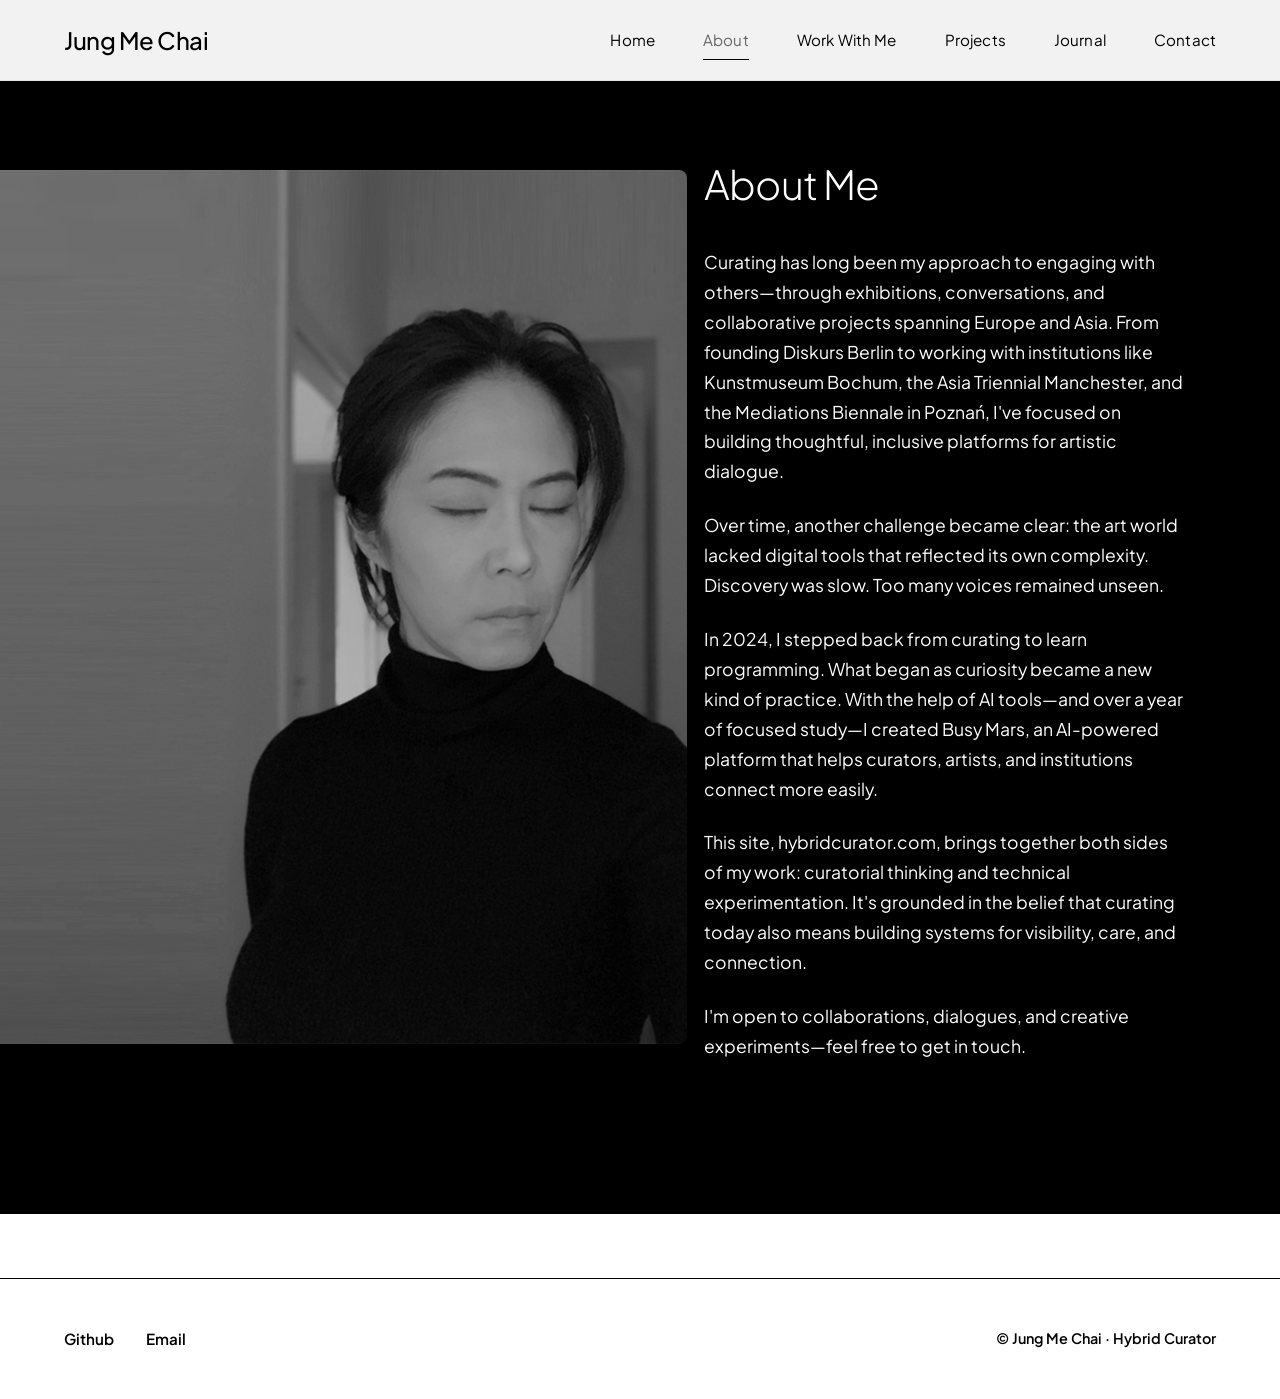
==== about.html @ 4074bd3e "Initial commit: Hybrid Curator website with updated footer design" ====
<!DOCTYPE html>
<html lang="en">
<head>
    <meta charset="UTF-8">
    <meta name="viewport" content="width=device-width, initial-scale=1.0">
    <title>About · Jung Me Chai · Hybrid Curator</title>
    <meta name="description" content="Learn about Jung Me Chai's journey from contemporary art curator to technologist, building tools at the intersection of culture and code.">
    <link rel="stylesheet" href="css/base.css">
    <link rel="stylesheet" href="css/about.css">
    <link rel="preconnect" href="https://fonts.googleapis.com">
    <link rel="preconnect" href="https://fonts.gstatic.com" crossorigin>
    <link href="https://fonts.googleapis.com/css2?family=Inter:wght@300;400;500;600;700&display=swap" rel="stylesheet">
</head>
<body class="about-page">
    <nav class="navbar">
        <div class="nav-container">
            <a href="index.html" class="nav-logo">Jung Me Chai</a>
            <div class="nav-links">
                <a href="index.html" class="nav-link">Home</a>
                <a href="about.html" class="nav-link active">About</a>
                <a href="work.html" class="nav-link">Work With Me</a>
                <a href="projects.html" class="nav-link">Projects</a>
                <a href="journal.html" class="nav-link">Journal</a>
                <a href="contact.html" class="nav-link">Contact</a>
            </div>
            <button class="nav-toggle" aria-label="Toggle navigation">
                <span></span>
                <span></span>
                <span></span>
            </button>
        </div>
    </nav>

    <main>
        <!-- Main About Section with Image and Text -->
        <section class="about-main-section">
            <div class="container">
                <div class="about-main-grid">
                    <div class="about-image-container">
                        <img src="images/hc-jm-sw.png" alt="Jung Me Chai" class="about-portrait">
                    </div>
                    <div class="about-text-content">
                        <h2>About Me</h2>
                        <p>Curating has long been my approach to engaging with others—through exhibitions, conversations, and collaborative projects spanning Europe and Asia. From founding Diskurs Berlin to working with institutions like Kunstmuseum Bochum, the Asia Triennial Manchester, and the Mediations Biennale in Poznań, I've focused on building thoughtful, inclusive platforms for artistic dialogue.</p>
                        
                        <p>Over time, another challenge became clear: the art world lacked digital tools that reflected its own complexity. Discovery was slow. Too many voices remained unseen.</p>
                        
                        <p>In 2024, I stepped back from curating to learn programming. What began as curiosity became a new kind of practice. With the help of AI tools—and over a year of focused study—I created Busy Mars, an AI-powered platform that helps curators, artists, and institutions connect more easily.</p>
                        
                        <p>This site, hybridcurator.com, brings together both sides of my work: curatorial thinking and technical experimentation. It's grounded in the belief that curating today also means building systems for visibility, care, and connection.</p>
                        
                        <p>I'm open to collaborations, dialogues, and creative experiments—feel free to get in touch.</p>
                    </div>
                </div>
            </div>
        </section>
    </main>

    <footer class="footer">
        <div class="container">
            <div class="footer-content">
                <div class="footer-left">
                    <a href="https://github.com/MarsVersion" target="_blank" rel="noopener" class="footer-link">Github</a>
                    <a href="mailto:yes@busymars.com" class="footer-link">Email</a>
                </div>
                <div class="footer-right">
                    <p class="footer-copyright">© Jung Me Chai · Hybrid Curator</p>
                </div>
            </div>
        </div>
    </footer>

    <script src="script.js"></script>
</body>
</html>
---- css/base.css ----
@import url('https://fonts.googleapis.com/css2?family=Inter:wght@400;700&family=Playfair+Display:wght@700&family=Plus+Jakarta+Sans:wght@300;600&display=swap');

/* Reset and Base Styles */
* {
    margin: 0;
    padding: 0;
    box-sizing: border-box;
}

html {
    scroll-behavior: smooth;
    font-size: 16px;
}

body {
    font-family: 'Plus Jakarta Sans', sans-serif;
    font-weight: 300;
    font-size: 16px;
    line-height: 1.6;
    color: #1a1a1a;
    background-color: #fff;
    -webkit-font-smoothing: antialiased;
    -moz-osx-font-smoothing: grayscale;
}

body.editorial-dark {
    background: #fff;
    color: #222;
}

/* Container */
.container {
    max-width: 1400px;
    margin: 0 auto;
    padding: 0 4rem;
}

/* Navigation */
.navbar {
    position: fixed;
    top: 0;
    left: 0;
    right: 0;
    background: rgba(255, 255, 255, 0.98);
    backdrop-filter: blur(20px);
    border-bottom: 1px solid rgba(0, 0, 0, 0.05);
    z-index: 1000;
    transition: all 0.4s cubic-bezier(0.25, 0.46, 0.45, 0.94);
}

.nav-container {
    max-width: 1400px;
    margin: 0 auto;
    padding: 0 4rem;
    display: flex;
    justify-content: space-between;
    align-items: center;
    height: 80px;
}

.nav-logo {
    font-size: 1.5rem;
    font-weight: 500;
    color: #000000;
    text-decoration: none;
    transition: all 0.3s ease;
    letter-spacing: -0.02em;
}

.nav-logo:hover {
    color: #666;
    transform: translateY(-1px);
}

.nav-links {
    display: flex;
    gap: 3rem;
    align-items: center;
}

.nav-link {
    color: #000000;
    text-decoration: none;
    font-weight: 400;
    font-size: 0.95rem;
    transition: all 0.3s ease;
    position: relative;
    letter-spacing: 0.01em;
}

.nav-link:hover,
.nav-link.active {
    color: #666;
}

.nav-link::after {
    content: '';
    position: absolute;
    bottom: -8px;
    left: 0;
    width: 0;
    height: 1px;
    background: #000000;
    transition: width 0.3s cubic-bezier(0.25, 0.46, 0.45, 0.94);
}

.nav-link:hover::after,
.nav-link.active::after {
    width: 100%;
}

.nav-toggle {
    display: none;
    background: none;
    border: none;
    cursor: pointer;
    flex-direction: column;
    gap: 4px;
    margin-left: auto;
    margin-right: 2rem;
}

.nav-toggle span {
    width: 28px;
    height: 2px;
    background: #000000;
    transition: all 0.3s ease;
}

/* Footer */
.footer {
    background: #ffffff;
    padding: 3rem 0;
    margin-top: 4rem;
    border-top: 1px solid #000000;
}

.footer-content {
    display: flex;
    justify-content: space-between;
    align-items: center;
    flex-wrap: wrap;
    gap: 2rem;
}

.footer-left {
    display: flex;
    flex-direction: row;
    gap: 2rem;
    align-items: center;
}

.footer-link {
    color: #000000;
    text-decoration: none;
    font-weight: 600;
    transition: color 0.3s ease;
    font-size: 0.95rem;
}

.footer-link:hover {
    color: #000;
}

.footer-right {
    text-align: right;
}

.footer-copyright {
    color: #000000;
    font-size: 0.9rem;
    font-weight: 600;
}

/* Utility Classes */
.bg-light {
    background: #f8f8f8;
}

.text-center {
    text-align: center;
}

.mb-2 {
    margin-bottom: 2rem;
}

.mt-2 {
    margin-top: 2rem;
}

/* Responsive Design */
@media (max-width: 768px) {
    .container {
        padding: 0 1rem;
    }
    
    .nav-container {
        padding: 0 1rem;
        min-width: 0;
        width: 100%;
        box-sizing: border-box;
    }
    
    .nav-logo {
        font-size: 1.3rem;
    }
    
    .nav-links {
        display: none;
    }
    
    .nav-toggle {
        display: flex;
        margin-left: auto;
    }
    
    .nav-links.active {
        display: flex;
        flex-direction: column;
        position: absolute;
        top: 80px;
        left: 0;
        right: 0;
        background: rgba(255, 255, 255, 0.98);
        backdrop-filter: blur(20px);
        padding: 2rem;
        border-bottom: 1px solid rgba(0, 0, 0, 0.05);
        gap: 1.5rem;
    }
    
    .footer-content {
        flex-direction: column;
        text-align: center;
        gap: 1.5rem;
    }
    
    .footer-left {
        flex-direction: row;
        align-items: center;
        gap: 2rem;
    }
    
    .footer-right {
        text-align: center;
    }
}

@media (max-width: 480px) {
    .container {
        padding: 0 1rem;
    }
    
    .nav-container {
        padding: 0 1rem;
    }
}

/* Accessibility */
a:focus,
button:focus,
input:focus,
textarea:focus {
    outline: 2px solid #000;
    outline-offset: 2px;
}

/* Loading States */
.loading {
    opacity: 0.6;
    pointer-events: none;
}
---- css/about.css ----
/* About Page Specific Styles */

/* About Main Section with Image and Text */
.about-main-section {
    padding: 120px 0;
    background: #000000;
}

.about-main-grid {
    display: grid;
    grid-template-columns: 1fr 1fr;
    gap: 4rem;
    align-items: center;
}

.about-image-container {
    display: flex;
    justify-content: center;
    align-items: center;
    padding: 2rem;
}

.about-portrait {
    max-width: 200%;
    height: auto;
    border-radius: 8px;
    box-shadow: 0 20px 40px rgba(0, 0, 0, 0.3);
    transition: transform 0.3s ease;
    opacity: 0.7;
}

.about-portrait:hover {
    transform: translateY(-5px);
    opacity: 0.7;
}

.about-text-content {
    padding: 2rem;
}

.about-text-content h2 {
    font-size: 2.5rem;
    font-weight: 300;
    margin-bottom: 2rem;
    color: #ffffff;
    letter-spacing: -0.02em;
}

.about-text-content p {
    font-size: 1.1rem;
    line-height: 1.7;
    margin-bottom: 1.5rem;
    color: #ffffff;
    font-weight: 400;
}

.about-text-content p:last-child {
    margin-bottom: 0;
}

/* About Section (for philosophy) */
.about-section {
    padding: 120px 0;
    background: #ffffff;
    font-family: 'Plus Jakarta Sans', sans-serif;
}

.about-section.bg-light {
    background: #f8f8f8;
}

/* Philosophy Grid */
.philosophy-grid {
    display: grid;
    grid-template-columns: repeat(auto-fit, minmax(300px, 1fr));
    gap: 3rem;
    margin-top: 3rem;
}

.philosophy-item {
    padding: 2rem;
    background: #ffffff;
    border-radius: 8px;
    box-shadow: 0 4px 20px rgba(0, 0, 0, 0.05);
    transition: all 0.3s ease;
    position: relative;
    cursor: pointer;
}

.philosophy-item:hover {
    transform: translateY(-5px);
    box-shadow: 0 10px 40px rgba(0, 0, 0, 0.1);
}

.philosophy-item h3 {
    font-size: 2.5rem;
    font-weight: 300;
    margin-bottom: 0;
    color: #000000;
    letter-spacing: -0.02em;
    font-family: 'Plus Jakarta Sans', sans-serif;
    text-transform: none;
    letter-spacing: -0.02em;
    position: relative;
}

.philosophy-item h3::after {
    content: '';
    position: absolute;
    bottom: -8px;
    left: 0;
    width: 0;
    height: 2px;
    background: #000000;
    transition: width 0.3s ease;
}

.philosophy-item:hover h3::after {
    width: 100%;
}

.philosophy-description {
    color: #000000;
    line-height: 1.6;
    font-weight: 500;
    opacity: 0;
    max-height: 0;
    overflow: hidden;
    transition: all 0.3s ease;
    margin-top: 0;
}

.philosophy-item:hover .philosophy-description {
    opacity: 1;
    max-height: 200px;
    margin-top: 1.5rem;
}

/* Mobile animations and responsive design */
@media (max-width: 768px) {
    /* About main section mobile styles */
    body.about-page .about-main-section {
        background: #ffffff !important;
        padding: 80px 0;
    }
    
    .about-main-grid {
        grid-template-columns: 1fr;
        gap: 2rem;
    }
    
    .about-image-container {
        order: 1;
        padding: 1rem;
        transform: translateX(-30%);
    }
    
    /* Make image fully opaque on mobile for better visibility */
    body.about-page .about-portrait {
        opacity: 1 !important;
    }
    
    .about-text-content {
        order: 2;
        padding: 1rem;
    }
    
    body.about-page .about-text-content h2 {
        font-size: 2rem;
        margin-bottom: 1.5rem;
        color: #000000 !important;
    }
    
    body.about-page .about-text-content p {
        font-size: 1rem;
        margin-bottom: 1rem;
        color: #000000 !important;
    }
    
    /* Force black text for all text content in about section */
    body.about-page .about-main-section .about-text-content * {
        color: #000000 !important;
    }
    
    /* About section mobile styles */
    .about-section {
        padding: 80px 0;
    }
    
    /* Philosophy grid mobile styles */
    .philosophy-grid {
        grid-template-columns: 1fr;
        gap: 2rem;
    }
    
    .philosophy-item {
        animation: slideInUp 0.6s ease-out;
        animation-fill-mode: both;
    }
    
    .philosophy-item:nth-child(1) {
        animation-delay: 0.1s;
    }
    
    .philosophy-item:nth-child(2) {
        animation-delay: 0.2s;
    }
    
    .philosophy-item:nth-child(3) {
        animation-delay: 0.3s;
    }
    
    .philosophy-description {
        opacity: 1;
        max-height: none;
        margin-top: 1rem;
    }
    
    .philosophy-item h3::after {
        display: none;
    }
}

@keyframes slideInUp {
    from {
        opacity: 0;
        transform: translateY(30px);
    }
    to {
        opacity: 1;
        transform: translateY(0);
    }
}
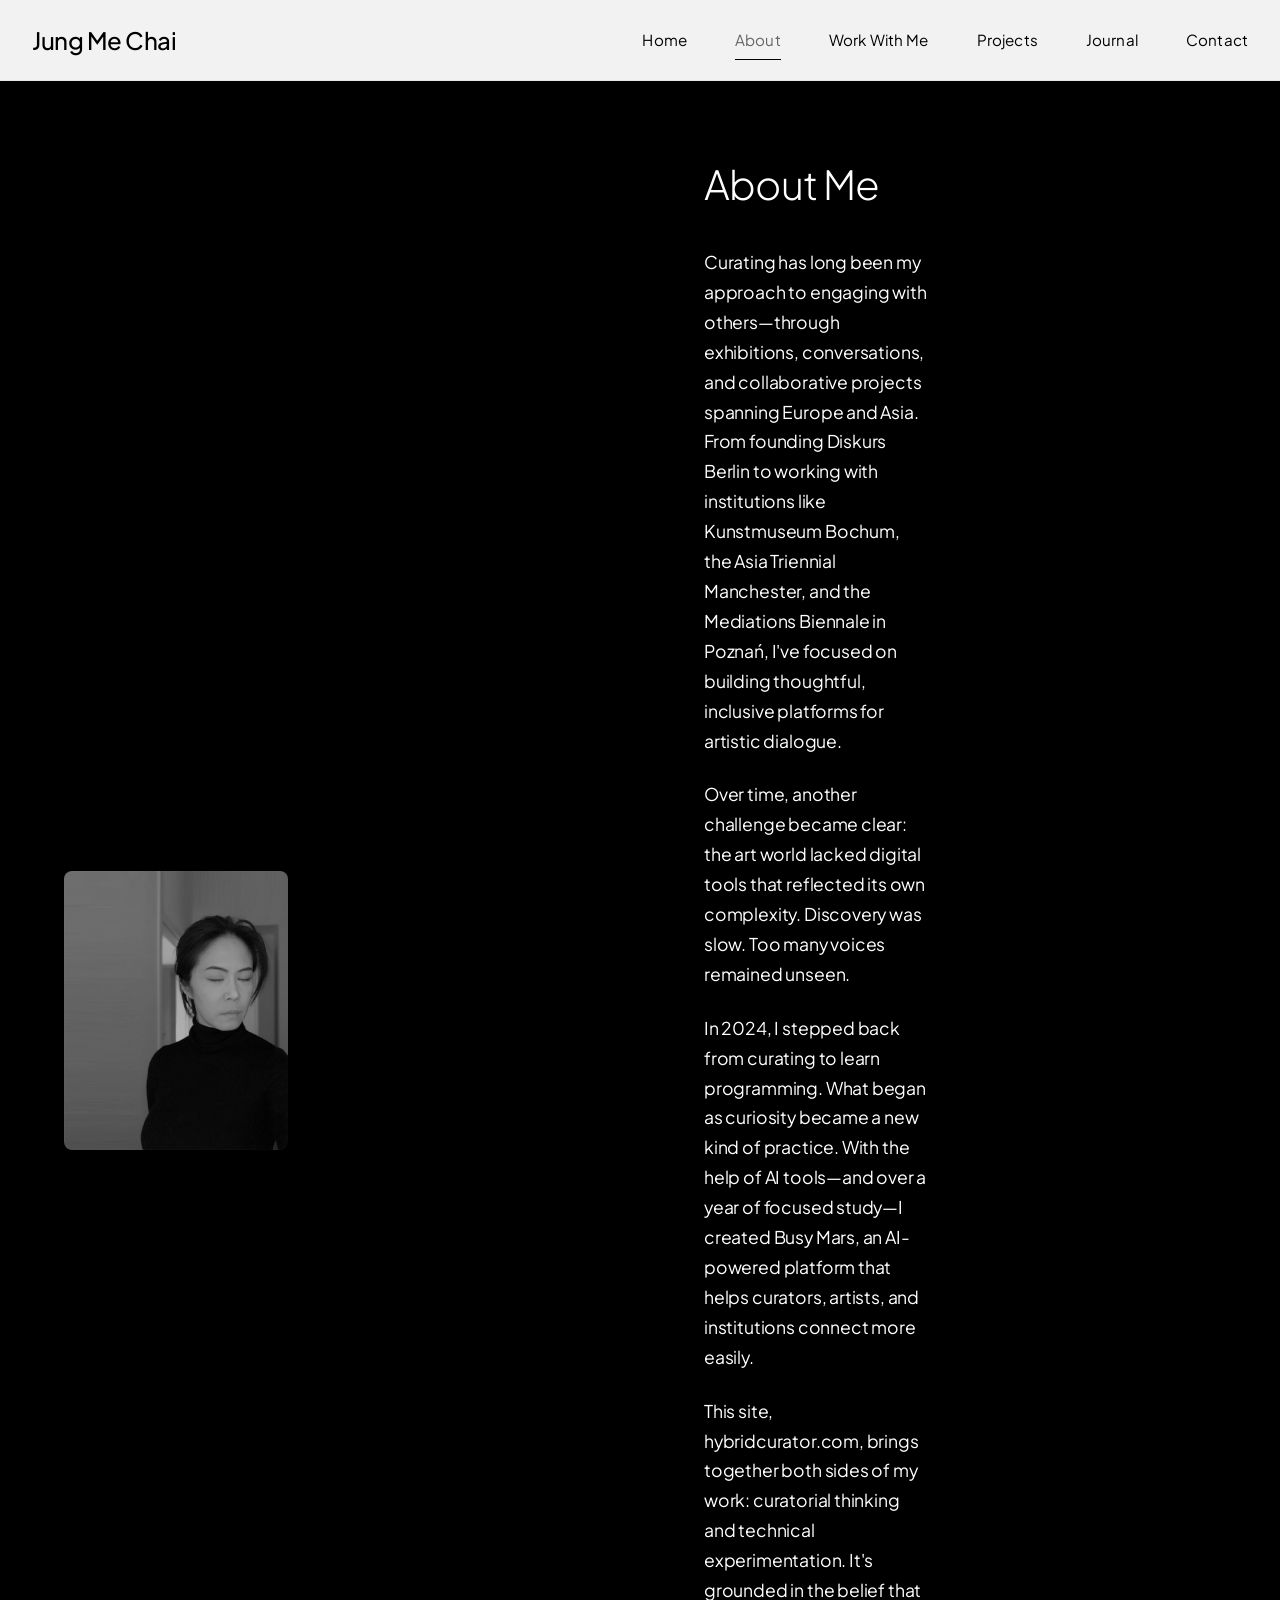
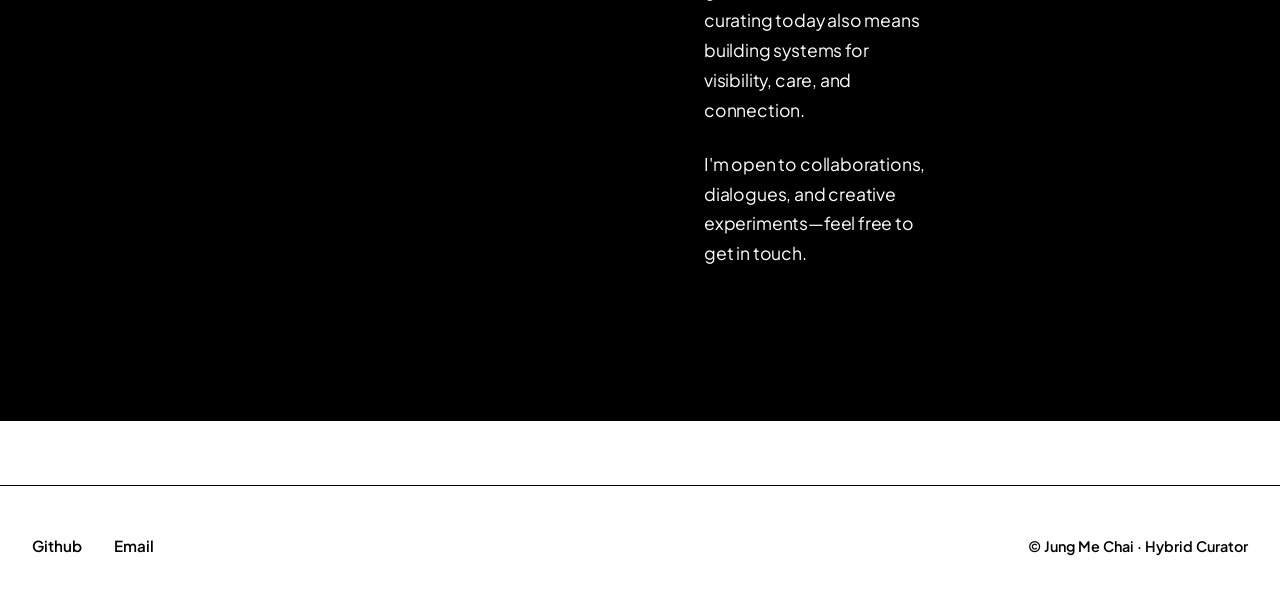
==== commit f4f53267: "Update About section layout, hero subtitle, and CSS cleanup" ====
--- a/about.html
+++ b/about.html
@@ -9,7 +9,7 @@
     <link rel="stylesheet" href="css/about.css">
     <link rel="preconnect" href="https://fonts.googleapis.com">
     <link rel="preconnect" href="https://fonts.gstatic.com" crossorigin>
-    <link href="https://fonts.googleapis.com/css2?family=Inter:wght@300;400;500;600;700&display=swap" rel="stylesheet">
+    <link href="https://fonts.googleapis.com/css2?family=Plus+Jakarta+Sans:wght@300;400;500;600;700&display=swap" rel="stylesheet">
 </head>
 <body class="about-page">
     <nav class="navbar">
--- a/css/base.css
+++ b/css/base.css
@@ -1,4 +1,4 @@
-@import url('https://fonts.googleapis.com/css2?family=Inter:wght@400;700&family=Playfair+Display:wght@700&family=Plus+Jakarta+Sans:wght@300;600&display=swap');
+@import url('https://fonts.googleapis.com/css2?family=Plus+Jakarta+Sans:wght@300;400;500;600;700&display=swap');
 
 /* Reset and Base Styles */
 * {
@@ -14,7 +14,7 @@
 
 body {
     font-family: 'Plus Jakarta Sans', sans-serif;
-    font-weight: 300;
+    font-weight: 400;
     font-size: 16px;
     line-height: 1.6;
     color: #1a1a1a;
@@ -32,7 +32,7 @@
 .container {
     max-width: 1400px;
     margin: 0 auto;
-    padding: 0 4rem;
+    padding: 0 2rem;
 }
 
 /* Navigation */
@@ -51,7 +51,7 @@
 .nav-container {
     max-width: 1400px;
     margin: 0 auto;
-    padding: 0 4rem;
+    padding: 0 2rem;
     display: flex;
     justify-content: space-between;
     align-items: center;
@@ -117,7 +117,13 @@
     flex-direction: column;
     gap: 4px;
     margin-left: auto;
-    margin-right: 2rem;
+    padding: 0.5rem;
+    border-radius: 4px;
+    transition: background-color 0.3s ease;
+}
+
+.nav-toggle:hover {
+    background-color: rgba(0, 0, 0, 0.05);
 }
 
 .nav-toggle span {
@@ -159,7 +165,7 @@
 }
 
 .footer-link:hover {
-    color: #000;
+    color: #666;
 }
 
 .footer-right {
@@ -170,6 +176,84 @@
     color: #000000;
     font-size: 0.9rem;
     font-weight: 600;
+}
+
+/* Common Button Styles */
+.btn {
+    display: inline-block;
+    padding: 1rem 2rem;
+    background: #000000;
+    color: #ffffff;
+    text-decoration: none;
+    font-weight: 500;
+    border-radius: 8px;
+    transition: all 0.3s ease;
+    font-size: 1rem;
+    letter-spacing: 0.01em;
+    border: 2px solid #000000;
+    cursor: pointer;
+    font-family: inherit;
+}
+
+.btn:hover {
+    background: #ffffff;
+    color: #000000;
+    transform: translateY(-2px);
+    box-shadow: 0 10px 30px rgba(0, 0, 0, 0.1);
+}
+
+.btn:focus {
+    outline: 2px solid #000;
+    outline-offset: 2px;
+}
+
+.btn-secondary {
+    background: #ffffff;
+    color: #000000;
+    border-color: #000000;
+}
+
+.btn-secondary:hover {
+    background: #000000;
+    color: #ffffff;
+}
+
+/* Common Form Styles */
+.form-group {
+    display: flex;
+    flex-direction: column;
+    gap: 0.5rem;
+    margin-bottom: 1.5rem;
+}
+
+.form-group label {
+    font-weight: 500;
+    color: #000000;
+    font-size: 0.95rem;
+}
+
+.form-group input,
+.form-group textarea,
+.form-group select {
+    padding: 1rem;
+    border: 2px solid rgba(0, 0, 0, 0.1);
+    border-radius: 8px;
+    font-size: 1rem;
+    font-family: inherit;
+    transition: all 0.3s ease;
+    background: #ffffff;
+}
+
+.form-group input:focus,
+.form-group textarea:focus,
+.form-group select:focus {
+    outline: none;
+    border-color: #000000;
+}
+
+.form-group textarea {
+    resize: vertical;
+    min-height: 120px;
 }
 
 /* Utility Classes */
@@ -187,6 +271,18 @@
 
 .mt-2 {
     margin-top: 2rem;
+}
+
+.sr-only {
+    position: absolute;
+    width: 1px;
+    height: 1px;
+    padding: 0;
+    margin: -1px;
+    overflow: hidden;
+    clip: rect(0, 0, 0, 0);
+    white-space: nowrap;
+    border: 0;
 }
 
 /* Responsive Design */
@@ -254,13 +350,19 @@
     .nav-container {
         padding: 0 1rem;
     }
+    
+    .btn {
+        padding: 0.875rem 1.5rem;
+        font-size: 0.95rem;
+    }
 }
 
 /* Accessibility */
 a:focus,
 button:focus,
 input:focus,
-textarea:focus {
+textarea:focus,
+select:focus {
     outline: 2px solid #000;
     outline-offset: 2px;
 }
@@ -269,4 +371,96 @@
 .loading {
     opacity: 0.6;
     pointer-events: none;
+}
+
+/* Animations */
+@keyframes fadeInUp {
+    from {
+        opacity: 0;
+        transform: translateY(30px);
+    }
+    to {
+        opacity: 1;
+        transform: translateY(0);
+    }
+}
+
+@keyframes bounceDown {
+    0%, 100% { transform: translateY(0); }
+    50% { transform: translateY(18px); }
+}
+
+.fade-in-up {
+    animation: fadeInUp 0.8s ease-out;
+}
+
+.about-main-grid {
+    display: flex;
+    align-items: stretch;
+    gap: 1.5rem;
+    min-height: 60vh;
+}
+
+.about-image-container {
+    flex: 0 0 50%;
+    max-width: 50%;
+    display: flex;
+    align-items: stretch;
+}
+
+.about-portrait {
+    width: 100%;
+    height: auto;
+    max-height: 80vh;
+    object-fit: contain;
+    border-radius: 8px;
+    box-shadow: 0 4px 20px rgba(0, 0, 0, 0.1);
+    display: block;
+    margin: 0 auto;
+}
+
+.about-text-content {
+    flex: 0 0 50%;
+    max-width: 50%;
+    padding-left: 3rem;
+    display: flex;
+    flex-direction: column;
+    justify-content: center;
+}
+
+.about-text-content h2 {
+    font-family: 'Plus Jakarta Sans', sans-serif;
+    font-size: 2rem;
+    font-weight: 700;
+    margin-bottom: 1.5rem;
+    color: #000;
+}
+
+.about-text-content p {
+    font-family: 'Plus Jakarta Sans', sans-serif;
+    font-weight: 400;
+    line-height: 130%;
+    letter-spacing: -0.01em;
+    font-size: 2.2rem;
+    color: rgba(0, 0, 0, 0.9);
+    text-align: left;
+    position: relative;
+    margin-bottom: 1.5rem;
+}
+
+@media (max-width: 768px) {
+    .about-main-grid {
+        flex-direction: column;
+        gap: 2rem;
+    }
+    .about-image-container {
+        flex: 0 0 100%;
+        max-width: 100%;
+        align-self: center;
+    }
+    .about-text-content {
+        flex: 0 0 100%;
+        max-width: 100%;
+        padding-left: 0;
+    }
 } 
--- a/css/about.css
+++ b/css/about.css
@@ -100,7 +100,6 @@
     letter-spacing: -0.02em;
     font-family: 'Plus Jakarta Sans', sans-serif;
     text-transform: none;
-    letter-spacing: -0.02em;
     position: relative;
 }
 
@@ -138,9 +137,8 @@
 
 /* Mobile animations and responsive design */
 @media (max-width: 768px) {
-    /* About main section mobile styles */
-    body.about-page .about-main-section {
-        background: #ffffff !important;
+    .about-main-section {
+        background: #ffffff;
         padding: 80px 0;
     }
     
@@ -155,9 +153,8 @@
         transform: translateX(-30%);
     }
     
-    /* Make image fully opaque on mobile for better visibility */
-    body.about-page .about-portrait {
-        opacity: 1 !important;
+    .about-portrait {
+        opacity: 1;
     }
     
     .about-text-content {
@@ -165,29 +162,22 @@
         padding: 1rem;
     }
     
-    body.about-page .about-text-content h2 {
+    .about-text-content h2 {
         font-size: 2rem;
         margin-bottom: 1.5rem;
-        color: #000000 !important;
-    }
-    
-    body.about-page .about-text-content p {
+        color: #000000;
+    }
+    
+    .about-text-content p {
         font-size: 1rem;
         margin-bottom: 1rem;
-        color: #000000 !important;
-    }
-    
-    /* Force black text for all text content in about section */
-    body.about-page .about-main-section .about-text-content * {
-        color: #000000 !important;
-    }
-    
-    /* About section mobile styles */
+        color: #000000;
+    }
+    
     .about-section {
         padding: 80px 0;
     }
     
-    /* Philosophy grid mobile styles */
     .philosophy-grid {
         grid-template-columns: 1fr;
         gap: 2rem;
